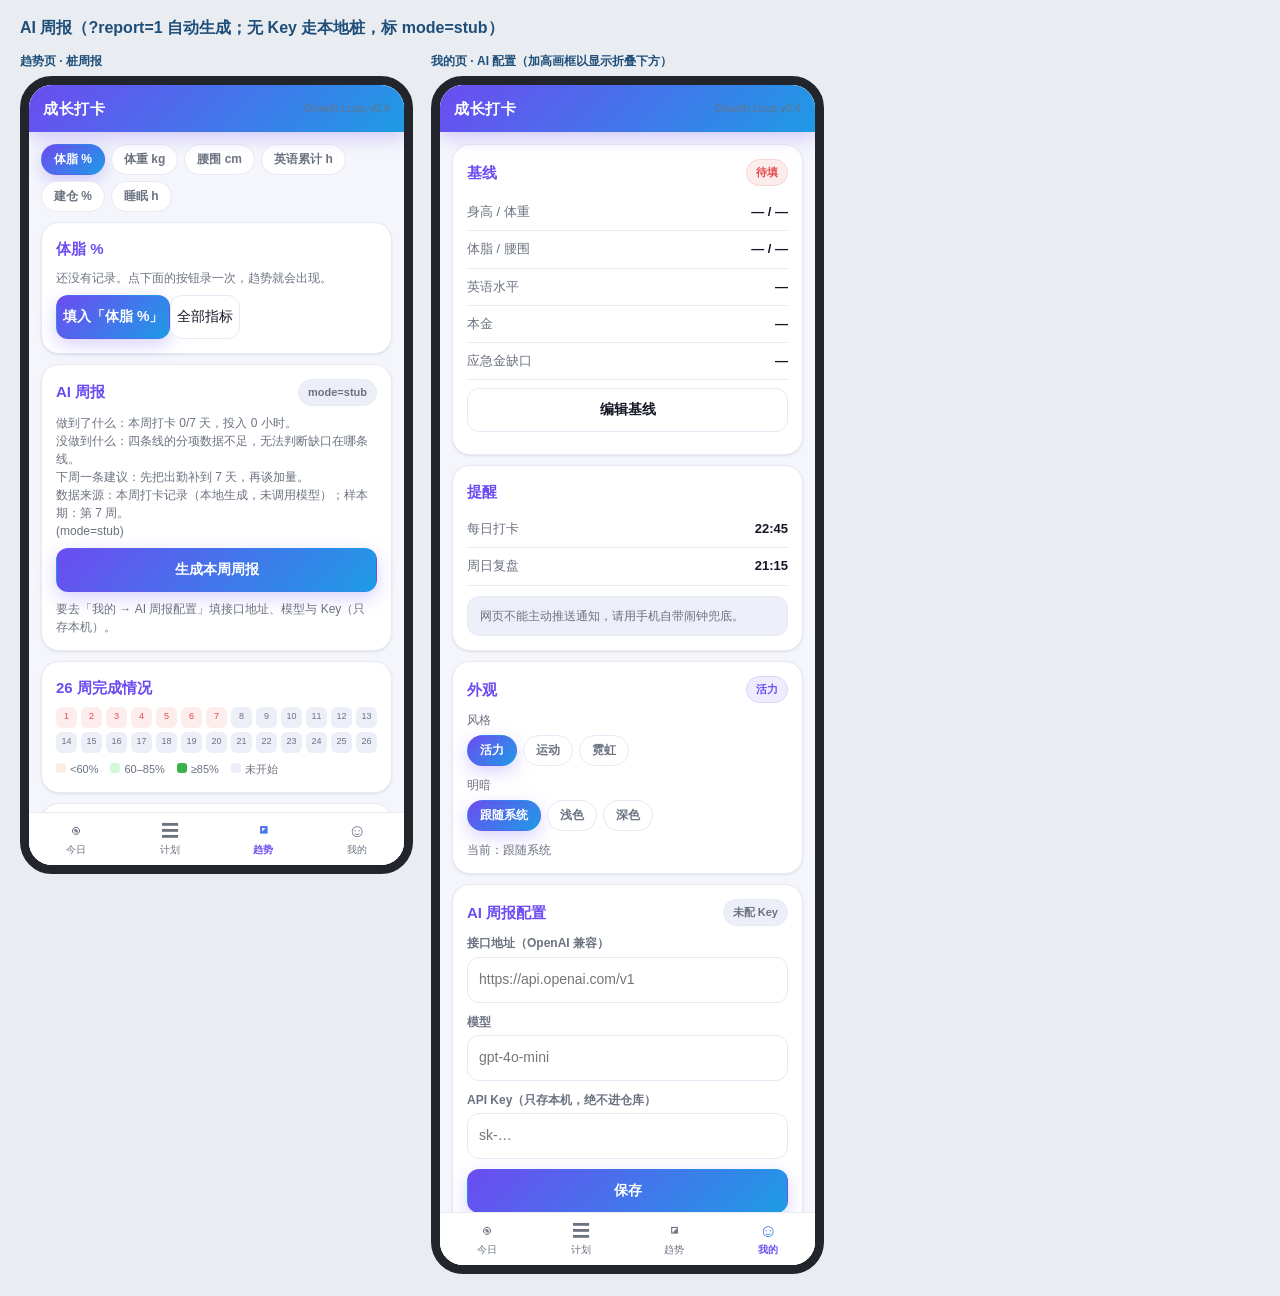
==== design/preview-ai.html @ 85ab13dc "feat(m3): 应用内 AI 周报 + 二进制产物清单 - 应用内 AI 周报：「我的 → AI 周报配置」填接口地址/模型/Key（只存本机 localStorage），   趋势页一键生成；没" ====
<!DOCTYPE html>
<html lang="zh-CN">
<head>
<meta charset="utf-8">
<title>临时预览：AI 周报与配置</title>
<style>
  body { margin: 0; padding: 16px 20px; background: #e9edf2; font: 13px/1.5 -apple-system, "PingFang SC", "Microsoft YaHei", Arial, sans-serif; }
  h1 { font-size: 16px; color: #1f4e79; margin: 0 0 12px; }
  .row { display: flex; gap: 18px; align-items: flex-start; }
  figure { margin: 0; }
  figcaption { font-size: 12px; color: #1f4e79; font-weight: 600; margin-bottom: 6px; }
  iframe { width: 375px; height: 780px; border: 9px solid #22262c; border-radius: 32px; background: #fff; }
</style>
</head>
<body>
<h1>AI 周报（?report=1 自动生成；无 Key 走本地桩，标 mode=stub）</h1>
<div class="row">
  <figure><figcaption>趋势页 · 桩周报</figcaption><iframe src="../index.html?local=0&theme=light&report=1#trend"></iframe></figure>
  <figure><figcaption>我的页 · AI 配置（加高画框以显示折叠下方）</figcaption><iframe style="height:1180px" src="../index.html?local=0&theme=light#mine"></iframe></figure>
</div>
</body>
</html>
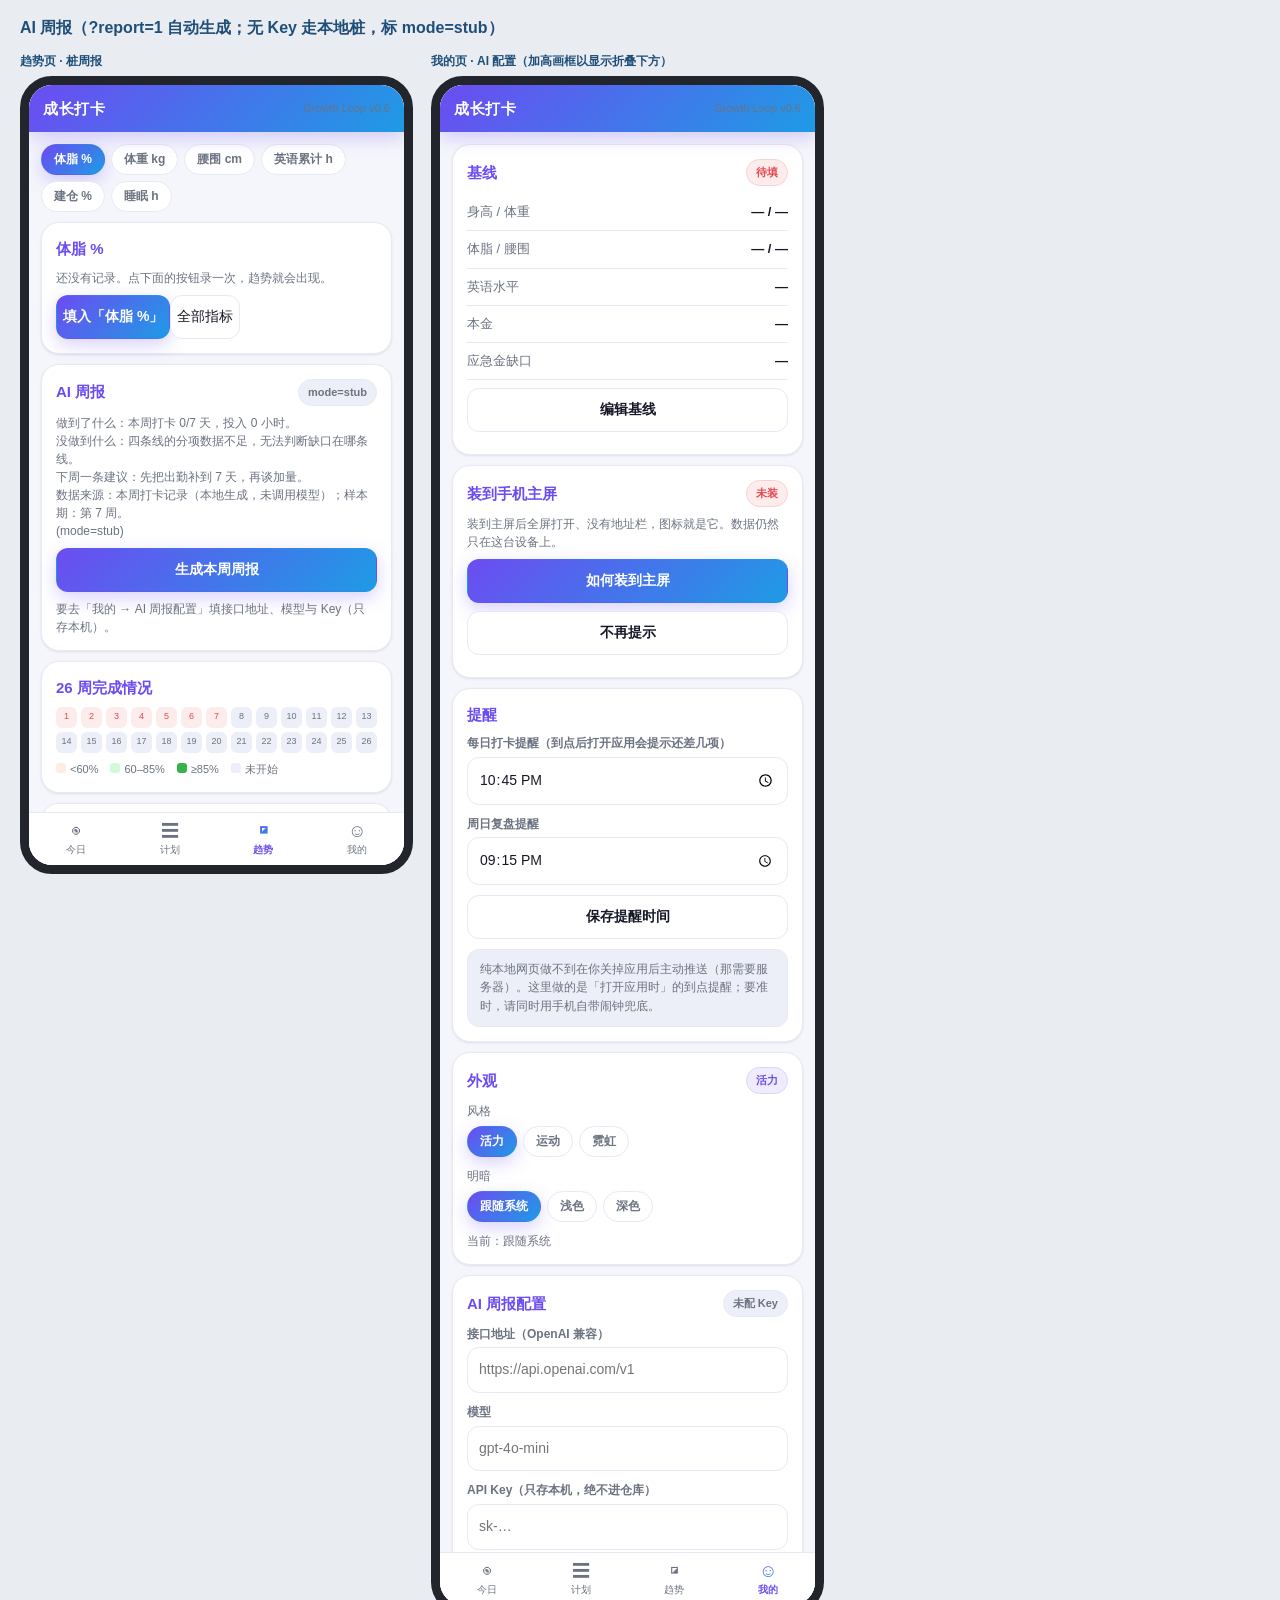
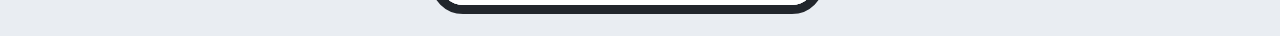
==== commit b35e6b9b: "docs(release): preview-ai 加高画框，让 AI 配置卡进入画面（标题与内容对齐）" ====
--- a/design/preview-ai.html
+++ b/design/preview-ai.html
@@ -16,7 +16,7 @@
 <h1>AI 周报（?report=1 自动生成；无 Key 走本地桩，标 mode=stub）</h1>
 <div class="row">
   <figure><figcaption>趋势页 · 桩周报</figcaption><iframe src="../index.html?local=0&theme=light&report=1#trend"></iframe></figure>
-  <figure><figcaption>我的页 · AI 配置（加高画框以显示折叠下方）</figcaption><iframe style="height:1180px" src="../index.html?local=0&theme=light#mine"></iframe></figure>
+  <figure><figcaption>我的页 · AI 配置（加高画框以显示折叠下方）</figcaption><iframe style="height:1520px" src="../index.html?local=0&theme=light#mine"></iframe></figure>
 </div>
 </body>
 </html>
